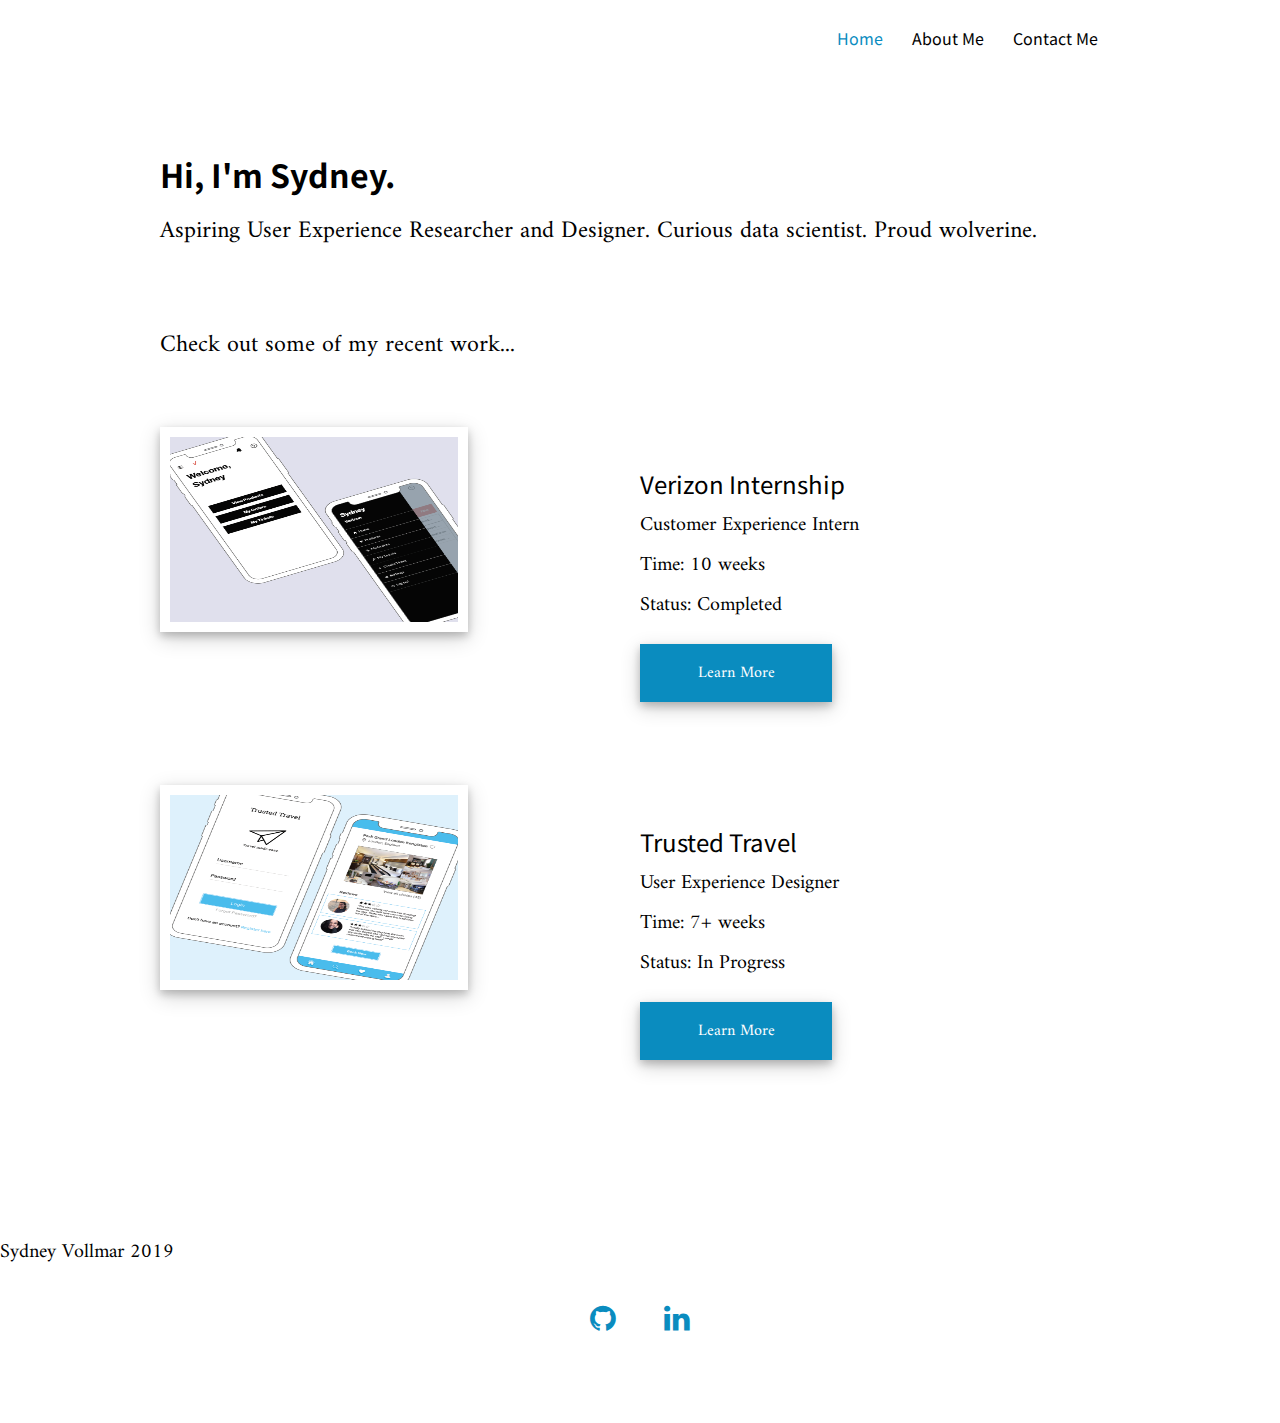
==== index.html @ 0a8f2393 "Add files via upload" ====
<!DOCTYPE html>
<!-- ALL content must be present (text, images, forms, etc.) -->
<html lang="en" dir="ltr">
  <head>
    <meta charset="utf-8">
    <meta name="viewpoint" width="screen-width" initial-scale=1.0>
    <link href="https://fonts.googleapis.com/css?family=Amiri|Noto+Sans+KR&display=swap" rel="stylesheet">

    <link rel="stylesheet" href="https://cdnjs.cloudflare.com/ajax/libs/font-awesome/4.7.0/css/font-awesome.min.css">

    <link rel="stylesheet" href="css/html5_reset.css">
    <link rel="stylesheet" href="css/style.css">
    <title>Sydney Vollmar</title>
  </head>
  <body>
    <div class="skip"><a href="#main">Skip to Main Content</a></div>
    <div class="container">
      <div class="nav">
        <nav>
          <ul>
            <li><a href="index.html" class="current-page">Home</a></li>
            <li><a href="aboutme.html">About Me</a></li>
            <li><a href="contact.html">Contact Me</a></li>
          </ul>
        </nav>
      </div>

      <!-- name and personal tagline -->
      <div id="main">
        <h1 id="greeting">Hi, I'm Sydney.</h1>
        <h2 id="tagline">Aspiring User Experience Researcher and Designer. Curious data scientist. Proud wolverine.</h2>
      </div>

      <!-- project tagline -->
      <h2 id="project-tagline" class="text-block">Check out some of my recent work...</h2>

      <!-- internship -->
      <img id="proj-img-VZ" src="images/verizon.png" alt="Verizon Internshp App Screens"/>
      <div class="text-block" id="internship">
        <h2 class="proj-name">Verizon Internship</h2>
        <p>Customer Experience Intern</p>
        <p>Time: 10 weeks </p>
        <p>Status: Completed</p>
        <form>
          <input class="default-button" type="button" value="Learn More" onclick="window.location.href='internship.html'" />
        </form>
      </div>

      <!-- trusted travel project -->
      <img id="proj-img-TT" src="images/trusted-travel.png" alt="Trusted Travel Project App Screens"/>
      <div class="text-block" id="trusted-travel">
        <h2 class="proj-name">Trusted Travel</h2>
        <p class="position">User Experience Designer</p>
        <p>Time: 7+ weeks </p>
        <p>Status: In Progress</p>
        <form>
          <input class="default-button" type="button" value="Learn More" onclick="window.location.href='project.html'" />
        </form>
      </div>

      <footer>
        <p id="footer-name">Sydney Vollmar 2019</p>
        <!-- font awesome icons -->
        <a href="https://github.com/sydneyvollmar"><i class="fa fa-github"></i></a>
        <a href="https://www.linkedin.com/in/sydney-vollmar/"><i class="fa fa-linkedin"></i></a>
      </footer>
    </div>
  </body>
</html>
---- css/style.css ----
html {
    scroll-behavior: smooth;
}

body {
  background-color: #FFFFFF;
  font-size: 16px;
  margin: 0;
  padding: 0;
}

h1 {
  font-size: 32px;
  font-family: 'Noto Sans KR', sans-serif;
}

h1 #about-title {
  font-size: 20px;
}

h2 {
  font-family: 'Amiri', serif;
  font-size: 24px;
  line-height: 1.0;
  text-align: left;
  font-weight: normal;
}

p {
  font-family: 'Amiri', serif;
  font-size: 20px;
  line-height: 1.0;
  text-align: left;
  font-weight: normal;
}

nav a {
  font-family: 'Noto Sans KR', sans-serif;
  color: black;
  text-decoration: none;
}

nav a:hover {
  text-decoration: underline;
}

nav a.current-page {
  color: #0A8CBF;
}

h2.proj-name {
  font-family: 'Noto Sans KR', sans-serif;
}

nav ul {
  list-style-type: none;
}

nav li {
  display: inline;
  padding-right: 25px;
}

.skip a{
  background: white;
  left: 0;
  padding: 6px;
  position: absolute; /* absolute position relative to the parent*/
  top: -40px;    /*place 40px higher than margin */
  -webkit-transition: top 1s ease-out;
  transition: top 1s ease-out;
  z-index: 1;
}

:focus{
  outline: 2px solid black; /* selector to put a 2px black border around all elements in focus.*/
}

.skip a:focus{
  position: absolute; /* selector to move the skip link to the exact top.*/
  top: 0px;
}

footer {
  grid-column: 1 / -1;
  grid-row: 7 / span 1;
  padding-top: 30px;
  padding-bottom: 70px;
  text-align: center;
}

#footer-name {
  grid-column: 2 / span 1;
}

/* rounding font awesome icons */
.fa {
  padding: 20px;
  font-size: 30px;
  width: 30px;
  text-align: center;
  text-decoration: none;
  color: #0A8CBF;
}

.default-button {
  background-color: #0A8CBF;
  border: none;
  color: #FFFFFF;
  text-align: center;
  text-decoration: none;
  display: inline-block;
  font-size: 16px;
  padding: 15px 32px;
  box-shadow: 0 4px 8px 0 rgba(0, 0, 0, 0.2), 0 6px 20px 0 rgba(0, 0, 0, 0.19);
}

 /* making button at bottom of about me change color with hover */
input.contact-button:hover {
color: #ffff00;
background: #000;
border: 1px solid #fff;
}

 /* adding container for grid */
.container{
  display: grid;

  /* columns going across */
  grid-template-columns: 1fr 3fr 3fr 1fr;

  /* rows going down */
  grid-template-rows: 80px auto auto auto auto auto;
  grid-row-gap: 50px;
  width: 100vw;
}

/* to get paragraphs to center */
.text-block{
  align-self: center;
}

.nav {
  padding-top: 10px;
  padding-bottom: 20px;
  grid-column: 3 / span 2;
  grid-row: 1 / span 1;
  text-align: center;
}

/* name and tagline */
#main {
  grid-column: 2 / span 2;
  grid-row: 2 / span 1;
}

/* project tagline */
#project-tagline {
  grid-column: 2 / span 2;
  grid-row: 3 / span 1;
}

/* internship project */
#internship {
  grid-column: 3 / span 1;
  grid-row: 4 / span 1;
}

#proj-img-VZ {
  max-height: 60%;
  width: 60%;
  padding: 10px 10px;
  box-shadow: 0 4px 8px 0 rgba(0, 0, 0, 0.2), 0 6px 20px 0 rgba(0, 0, 0, 0.19);

  grid-column: 2 / span 1;
  grid-row: 4 / span 1;
}

/* trusted travel project */
#trusted-travel {
  grid-column: 3 / span 1;
  grid-row: 5 / span 1;
}

#proj-img-TT {
  max-height: 60%;
  width: 60%;
  padding: 10px 10px;
  box-shadow: 0 4px 8px 0 rgba(0, 0, 0, 0.2), 0 6px 20px 0 rgba(0, 0, 0, 0.19);

  grid-column: 2 / span 1;
  grid-row: 5 / span 1;
}

/* starting about me grid styling */
#name {
  grid-column: 2 / span 1;
  grid-row: 2 / span 1;
}

#prof-pic {
  max-height: auto;
  width: 80%;
  padding: 10px 10px;
  box-shadow: 0 4px 8px 0 rgba(0, 0, 0, 0.2), 0 6px 20px 0 rgba(0, 0, 0, 0.19);

  grid-column: 2 / span 1;
  grid-row: 3 / span 1;
}

#about-block {
  grid-column: 3 / span 1;
  grid-row: 3 / span 1;
}

#contact-area {
  grid-column: 3 / span 1;
  grid-row: 4 / span 1;
}

/* start contact me page style */
#contact-title {
  grid-column: 2 / span 1;
  grid-row: 2 / span 1;
}

#contact-form {
  grid-column: 2 / span 2;
  grid-row: 3 / span 1;
}

input {
  font-family: 'Amiri', serif;
  width: 40%;
  padding: 12px 20px;
  margin: 8px 0;
  box-sizing: border-box;
  border: 0.5px solid #0A8CBF;
}

/* @media all and (max-width: 720px){
  nav{
    flex-direction: row;
  }
  main{
    grid-template-columns: 1fr 1fr;
  }
} */
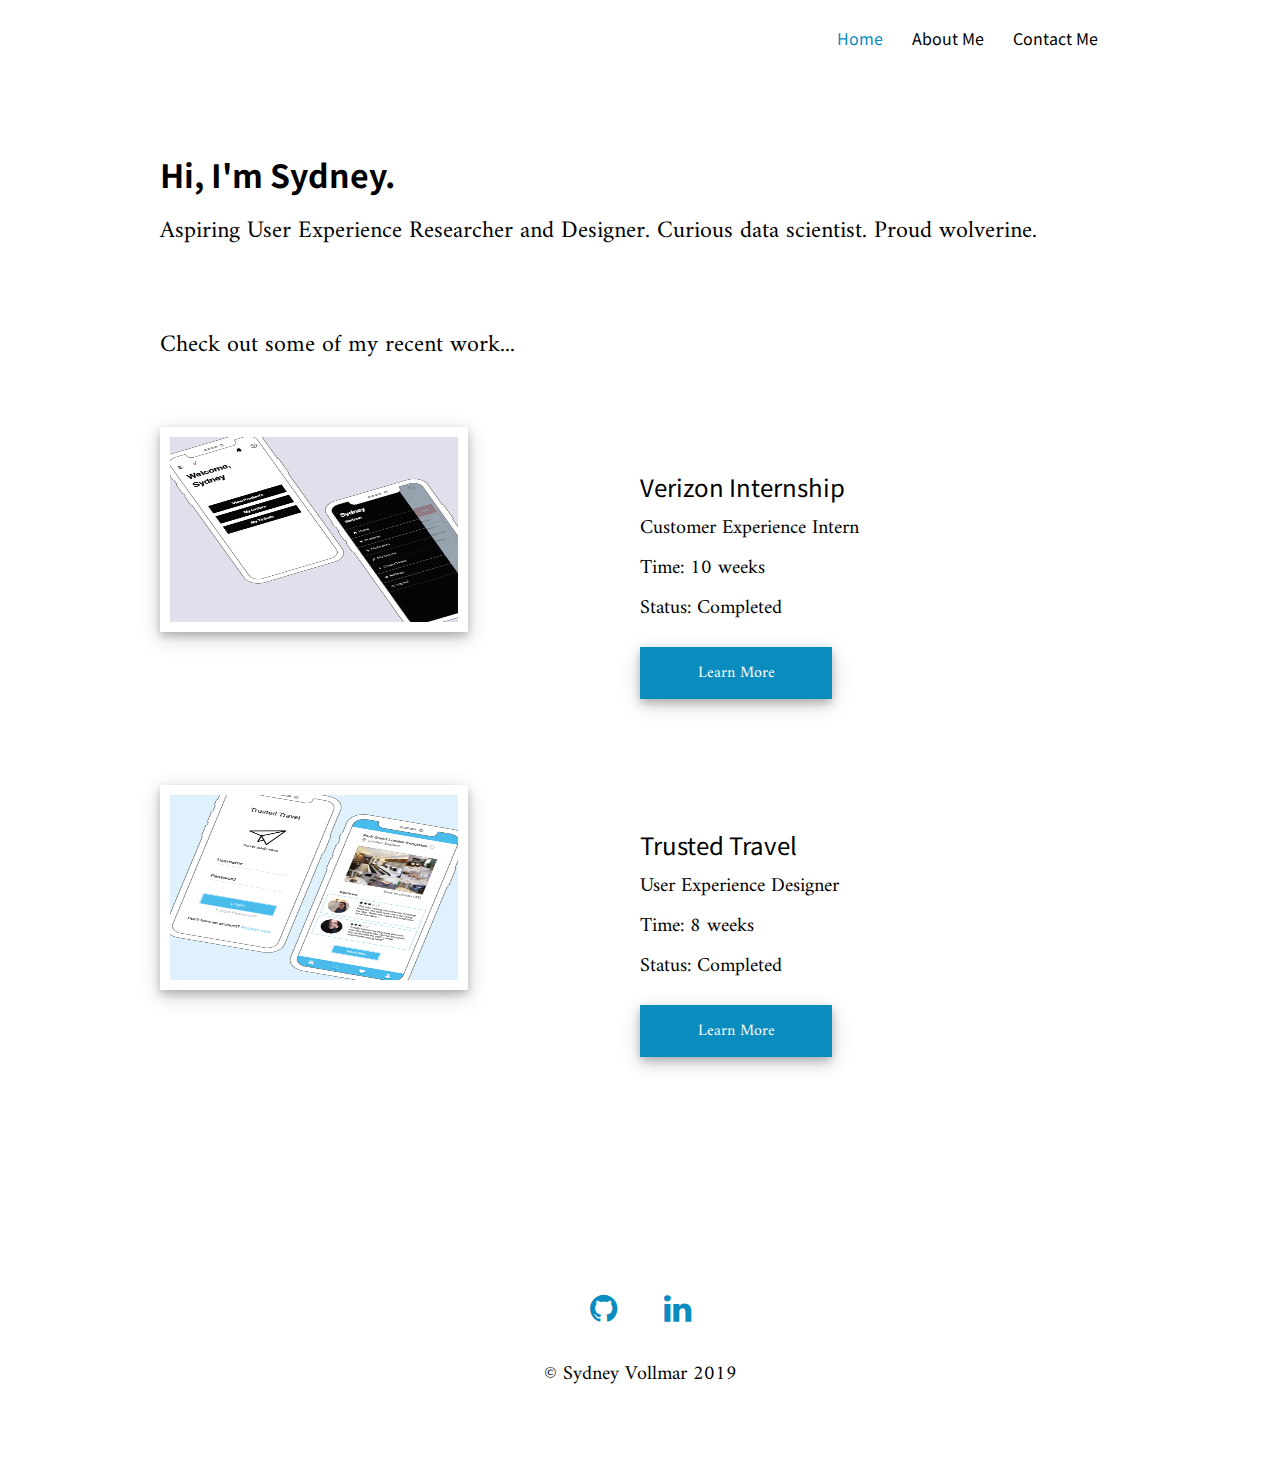
==== commit 720a3bf0: "Add files via upload" ====
--- a/index.html
+++ b/index.html
@@ -2,14 +2,25 @@
 <!-- ALL content must be present (text, images, forms, etc.) -->
 <html lang="en" dir="ltr">
   <head>
+    <!-- Global site tag (gtag.js) - Google Analytics -->
+    <script async src="https://www.googletagmanager.com/gtag/js?id=UA-151959930-1"></script>
+    <script>
+      window.dataLayer = window.dataLayer || [];
+      function gtag(){dataLayer.push(arguments);}
+      gtag('js', new Date());
+
+      gtag('config', 'UA-151959930-1');
+    </script>
+
     <meta charset="utf-8">
     <meta name="viewpoint" width="screen-width" initial-scale=1.0>
-    <link href="https://fonts.googleapis.com/css?family=Amiri|Noto+Sans+KR&display=swap" rel="stylesheet">
-
-    <link rel="stylesheet" href="https://cdnjs.cloudflare.com/ajax/libs/font-awesome/4.7.0/css/font-awesome.min.css">
 
     <link rel="stylesheet" href="css/html5_reset.css">
     <link rel="stylesheet" href="css/style.css">
+
+    <link href="https://fonts.googleapis.com/css?family=Amiri|Noto+Sans+KR&display=swap" rel="stylesheet">
+    <link rel="stylesheet" href="https://cdnjs.cloudflare.com/ajax/libs/font-awesome/4.7.0/css/font-awesome.min.css">
+
     <title>Sydney Vollmar</title>
   </head>
   <body>
@@ -35,7 +46,7 @@
       <h2 id="project-tagline" class="text-block">Check out some of my recent work...</h2>
 
       <!-- internship -->
-      <img id="proj-img-VZ" src="images/verizon.png" alt="Verizon Internshp App Screens"/>
+      <img class = "animated fadeInLeft" id="proj-img-VZ" src="images/verizon.png" alt="Verizon Internshp App Screens"/>
       <div class="text-block" id="internship">
         <h2 class="proj-name">Verizon Internship</h2>
         <p>Customer Experience Intern</p>
@@ -47,22 +58,22 @@
       </div>
 
       <!-- trusted travel project -->
-      <img id="proj-img-TT" src="images/trusted-travel.png" alt="Trusted Travel Project App Screens"/>
+      <img class = "animated fadeInLeft" id="proj-img-TT" src="images/trusted-travel.png" alt="Trusted Travel Project App Screens"/>
       <div class="text-block" id="trusted-travel">
         <h2 class="proj-name">Trusted Travel</h2>
         <p class="position">User Experience Designer</p>
-        <p>Time: 7+ weeks </p>
-        <p>Status: In Progress</p>
+        <p>Time: 8 weeks </p>
+        <p>Status: Completed</p>
         <form>
           <input class="default-button" type="button" value="Learn More" onclick="window.location.href='project.html'" />
         </form>
       </div>
 
       <footer>
-        <p id="footer-name">Sydney Vollmar 2019</p>
         <!-- font awesome icons -->
-        <a href="https://github.com/sydneyvollmar"><i class="fa fa-github"></i></a>
-        <a href="https://www.linkedin.com/in/sydney-vollmar/"><i class="fa fa-linkedin"></i></a>
+        <a href="https://github.com/sydneyvollmar"><i class="fa fa-github fa-2x"></i></a>
+        <a href="https://www.linkedin.com/in/sydney-vollmar/"><i class="fa fa-linkedin fa-2x"></i></a>
+        <p id="footer-name">&copy; Sydney Vollmar 2019</p>
       </footer>
     </div>
   </body>
--- a/css/style.css
+++ b/css/style.css
@@ -83,13 +83,14 @@
 
 footer {
   grid-column: 1 / -1;
-  grid-row: 7 / span 1;
+  grid-row: 8 / span 1;
   padding-top: 30px;
   padding-bottom: 70px;
   text-align: center;
 }
 
 #footer-name {
+  text-align: center;
   grid-column: 2 / span 1;
 }
 
@@ -111,7 +112,7 @@
   text-decoration: none;
   display: inline-block;
   font-size: 16px;
-  padding: 15px 32px;
+  padding: auto auto;
   box-shadow: 0 4px 8px 0 rgba(0, 0, 0, 0.2), 0 6px 20px 0 rgba(0, 0, 0, 0.19);
 }
 
@@ -130,7 +131,7 @@
   grid-template-columns: 1fr 3fr 3fr 1fr;
 
   /* rows going down */
-  grid-template-rows: 80px auto auto auto auto auto;
+  grid-template-rows: 80px auto auto auto auto auto auto;
   grid-row-gap: 50px;
   width: 100vw;
 }
@@ -226,7 +227,7 @@
 
 #contact-form {
   grid-column: 2 / span 2;
-  grid-row: 3 / span 1;
+  grid-row: 4 / span 1;
 }
 
 input {
@@ -237,6 +238,125 @@
   box-sizing: border-box;
   border: 0.5px solid #0A8CBF;
 }
+
+/* start internship page style */
+#internship-title {
+  grid-column: 2 / span 2;
+  grid-row: 2 / span 1;
+  text-align: center;
+}
+
+#intern-descr {
+  text-align: center;
+}
+
+.descr {
+  grid-column: 3 / span 1;
+  grid-row: 3 / span 1;
+}
+
+#proj-page-img {
+  max-height: 80%;
+  width: 80%;
+  padding: 10px 10px;
+  box-shadow: 0 4px 8px 0 rgba(0, 0, 0, 0.2), 0 6px 20px 0 rgba(0, 0, 0, 0.19);
+
+  grid-column: 2 / span 1;
+  grid-row: 3 / span 1;
+}
+
+.intern-takeaways {
+  grid-column: 2 / span 2;
+  grid-row: 4 / span 1;
+}
+
+#more-coming {
+  grid-column: 2 / span 2;
+  grid-row: 5 / span 1;
+  text-align: center;
+}
+
+#more-coming-proj {
+  grid-column: 2 / span 2;
+  grid-row: 6 / span 1;
+  text-align: center;
+}
+
+#next-proj {
+  grid-column: 3 / span 2;
+  grid-row: 6 / span 1;
+}
+
+#prev-proj {
+  grid-column: 2 / span 2;
+  grid-row: 7 / span 1;
+}
+
+/* CSS generated animation */
+.animated {
+            background-repeat: no-repeat;
+            animation-duration: 1.5s;
+            animation-fill-mode: both;
+         }
+
+ @keyframes fadeInLeft {
+    0% {
+       opacity: 0;
+       transform: translateX(-20px);
+    }
+    100% {
+       opacity: 1;
+       transform: translateX(0);
+    }
+ }
+
+ .fadeInLeft {
+ -webkit-animation-name: fadeInLeft;
+ animation-name: fadeInLeft;
+ }
+
+/* image gallery style */
+div #main-img-gallery {
+  grid-column: 2 / span 2;
+  grid-row: 5 / span 1;
+}
+
+div.gallery {
+  margin: 5px;
+  border: 1px solid #ccc;
+  float: left;
+  width: 180px;
+}
+
+div.gallery:hover {
+  border: 1px solid #777;
+}
+
+div.gallery img {
+  width: 100%;
+  height: auto;
+}
+
+div.desc {
+  padding: 15px;
+  text-align: center;
+}
+
+/* parallax image */
+.parallax {
+  background-image: url("../images/hello.jpg");
+
+  background-attachment: fixed; /* parallax effect */
+  background-position: center;
+  background-repeat: no-repeat;
+  background-size: cover;
+  color: white;
+  height: 400px;
+
+  grid-column: 1 / -1;
+  grid-row: 3 / span 1;
+}
+
 
 /* @media all and (max-width: 720px){
   nav{
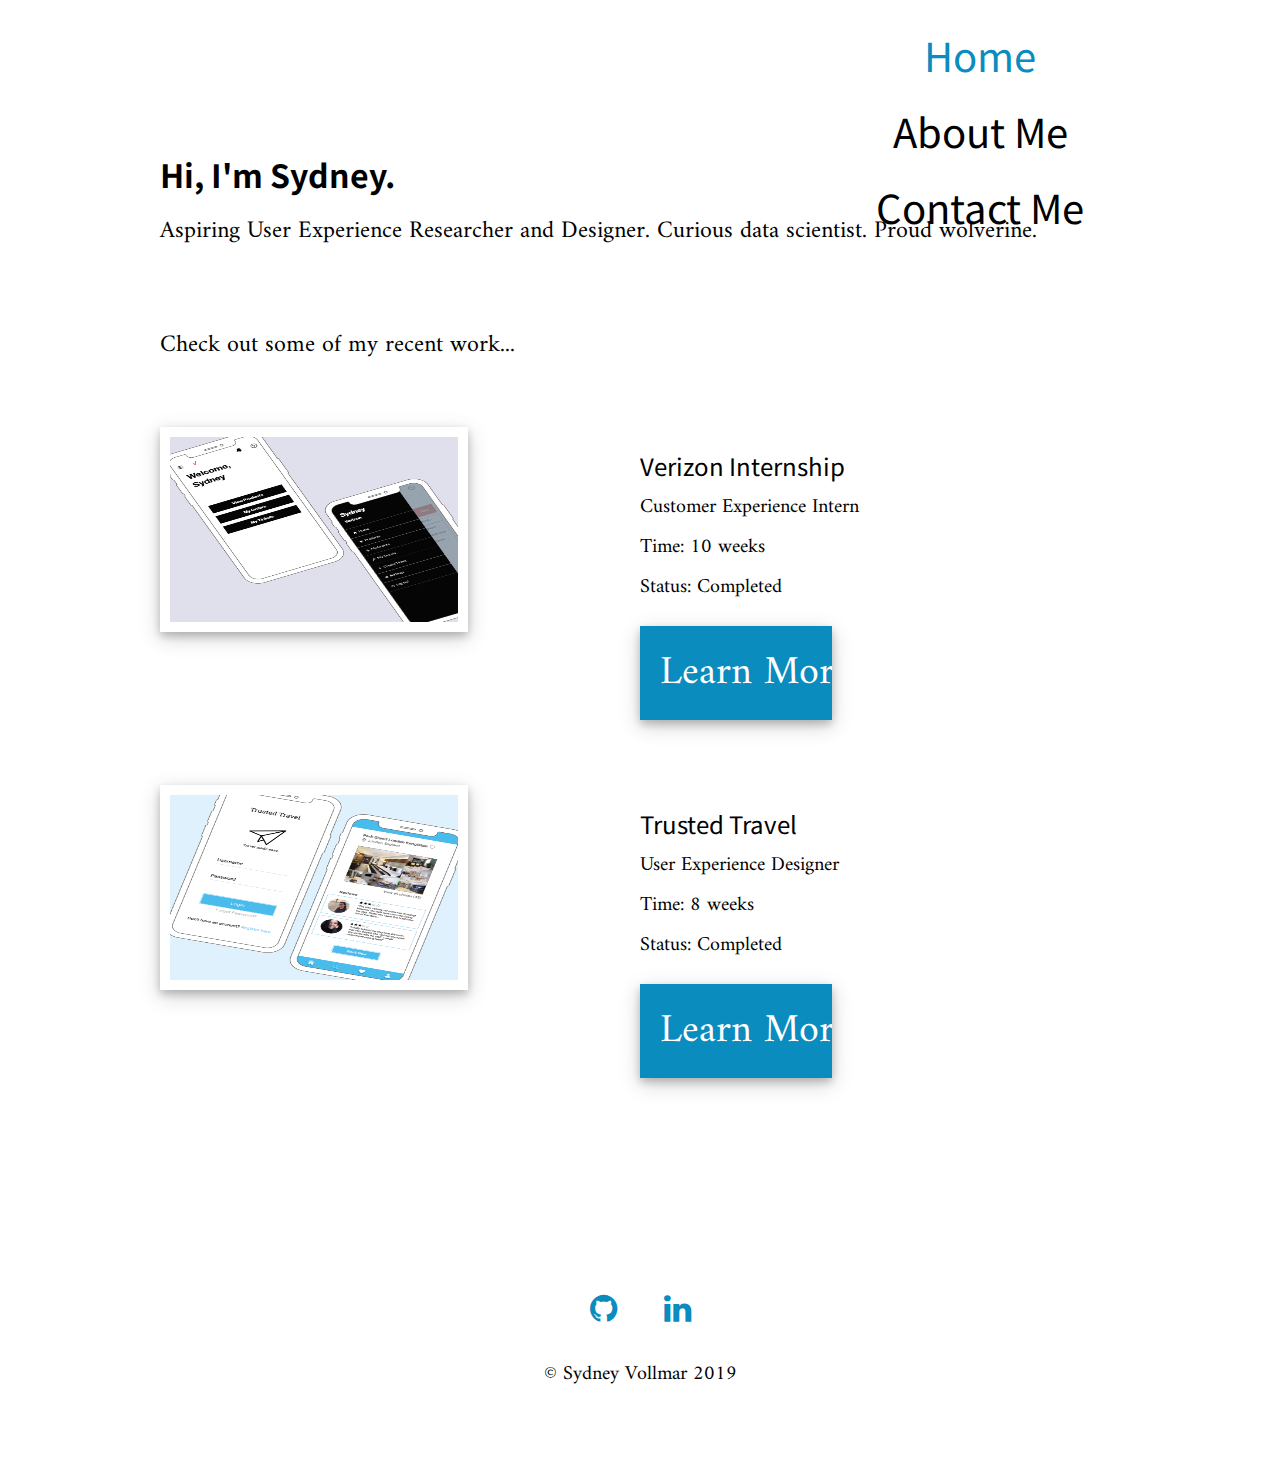
==== commit 74f896de: "Add files via upload" ====
--- a/css/style.css
+++ b/css/style.css
@@ -38,6 +38,8 @@
   font-family: 'Noto Sans KR', sans-serif;
   color: black;
   text-decoration: none;
+  display: block;
+  font-size: 40px;
 }
 
 nav a:hover {
@@ -54,11 +56,21 @@
 
 nav ul {
   list-style-type: none;
+  justify-content: center;
+}
+
+.nav{
+  width: 100%;
+  grid-column: 2 / span 1;
+  grid-row: 1 / span 1;
+  padding-top: 100px;
+  padding-left: none;
 }
 
 nav li {
-  display: inline;
-  padding-right: 25px;
+  display: block;
+  width: 100%;
+  justify-content: center;
 }
 
 .skip a{
@@ -81,19 +93,6 @@
   top: 0px;
 }
 
-footer {
-  grid-column: 1 / -1;
-  grid-row: 8 / span 1;
-  padding-top: 30px;
-  padding-bottom: 70px;
-  text-align: center;
-}
-
-#footer-name {
-  text-align: center;
-  grid-column: 2 / span 1;
-}
-
 /* rounding font awesome icons */
 .fa {
   padding: 20px;
@@ -110,61 +109,62 @@
   color: #FFFFFF;
   text-align: center;
   text-decoration: none;
-  display: inline-block;
-  font-size: 16px;
+  display: block;
+  font-size: 40px;
   padding: auto auto;
   box-shadow: 0 4px 8px 0 rgba(0, 0, 0, 0.2), 0 6px 20px 0 rgba(0, 0, 0, 0.19);
 }
 
- /* making button at bottom of about me change color with hover */
-input.contact-button:hover {
-color: #ffff00;
-background: #000;
-border: 1px solid #fff;
-}
-
- /* adding container for grid */
+/* mobile grid */
 .container{
   display: grid;
 
   /* columns going across */
-  grid-template-columns: 1fr 3fr 3fr 1fr;
+  grid-template-columns: 1fr 6fr 1fr;
 
   /* rows going down */
-  grid-template-rows: 80px auto auto auto auto auto auto;
-  grid-row-gap: 50px;
+  grid-template-rows: auto auto auto auto auto auto auto auto auto;
+  grid-row-gap: 60px;
   width: 100vw;
 }
 
-/* to get paragraphs to center */
-.text-block{
-  align-self: center;
-}
-
-.nav {
-  padding-top: 10px;
-  padding-bottom: 20px;
-  grid-column: 3 / span 2;
-  grid-row: 1 / span 1;
-  text-align: center;
-}
 
 /* name and tagline */
 #main {
-  grid-column: 2 / span 2;
+  grid-column: 2 / span 1;
   grid-row: 2 / span 1;
 }
 
 /* project tagline */
 #project-tagline {
-  grid-column: 2 / span 2;
+  grid-column: 2 / span 1;
   grid-row: 3 / span 1;
 }
 
 /* internship project */
 #internship {
-  grid-column: 3 / span 1;
-  grid-row: 4 / span 1;
+  grid-column: 2 / span 1;
+  grid-row: 5 / span 1;
+
+}
+
+/* trusted travel project */
+#trusted-travel {
+  grid-column: 2 / span 1;
+  grid-row: 7 / span 1;
+
+}
+
+footer {
+  grid-column: 2 / span 1;
+  grid-row: 8 / span 1;
+  padding-top: 50px;
+  padding-bottom: 100px;
+}
+
+#footer-name {
+  text-align: center;
+
 }
 
 #proj-img-VZ {
@@ -177,12 +177,6 @@
   grid-row: 4 / span 1;
 }
 
-/* trusted travel project */
-#trusted-travel {
-  grid-column: 3 / span 1;
-  grid-row: 5 / span 1;
-}
-
 #proj-img-TT {
   max-height: 60%;
   width: 60%;
@@ -190,7 +184,7 @@
   box-shadow: 0 4px 8px 0 rgba(0, 0, 0, 0.2), 0 6px 20px 0 rgba(0, 0, 0, 0.19);
 
   grid-column: 2 / span 1;
-  grid-row: 5 / span 1;
+  grid-row: 6 / span 1;
 }
 
 /* starting about me grid styling */
@@ -209,14 +203,19 @@
   grid-row: 3 / span 1;
 }
 
+#contact-title {
+  grid-column: 2 / span 1;
+  grid-row: 4 / span 1;
+}
+
 #about-block {
-  grid-column: 3 / span 1;
-  grid-row: 3 / span 1;
+  grid-column: 2 / span 1;
+  grid-row: 5 / span 1;
 }
 
 #contact-area {
-  grid-column: 3 / span 1;
-  grid-row: 4 / span 1;
+  grid-column: 2 / span 1;
+  grid-row: 6 / span 1;
 }
 
 /* start contact me page style */
@@ -226,13 +225,15 @@
 }
 
 #contact-form {
-  grid-column: 2 / span 2;
-  grid-row: 4 / span 1;
+  grid-column: 2 / span 1;
+  grid-row: 3 / span 1;
+  font-size: 40px;
 }
 
 input {
   font-family: 'Amiri', serif;
-  width: 40%;
+  font-size: 40px;
+  width: 80%;
   padding: 12px 20px;
   margin: 8px 0;
   box-sizing: border-box;
@@ -241,7 +242,7 @@
 
 /* start internship page style */
 #internship-title {
-  grid-column: 2 / span 2;
+  grid-column: 2 / span 1;
   grid-row: 2 / span 1;
   text-align: center;
 }
@@ -251,7 +252,7 @@
 }
 
 .descr {
-  grid-column: 3 / span 1;
+  grid-column: 2 / span 1;
   grid-row: 3 / span 1;
 }
 
@@ -262,63 +263,41 @@
   box-shadow: 0 4px 8px 0 rgba(0, 0, 0, 0.2), 0 6px 20px 0 rgba(0, 0, 0, 0.19);
 
   grid-column: 2 / span 1;
-  grid-row: 3 / span 1;
+  grid-row: 4 / span 1;
 }
 
 .intern-takeaways {
-  grid-column: 2 / span 2;
-  grid-row: 4 / span 1;
+  grid-column: 2 / span 1;
+  grid-row: 5 / span 1;
 }
 
 #more-coming {
-  grid-column: 2 / span 2;
-  grid-row: 5 / span 1;
+  grid-column: 2 / span 1;
+  grid-row: 6 / span 1;
   text-align: center;
 }
 
 #more-coming-proj {
-  grid-column: 2 / span 2;
+  grid-column: 2 / span 1;
   grid-row: 6 / span 1;
   text-align: center;
 }
 
 #next-proj {
-  grid-column: 3 / span 2;
-  grid-row: 6 / span 1;
+  grid-column: 2 / span 1;
+  grid-row: 7 / span 1;
 }
 
 #prev-proj {
-  grid-column: 2 / span 2;
-  grid-row: 7 / span 1;
-}
-
-/* CSS generated animation */
-.animated {
-            background-repeat: no-repeat;
-            animation-duration: 1.5s;
-            animation-fill-mode: both;
-         }
-
- @keyframes fadeInLeft {
-    0% {
-       opacity: 0;
-       transform: translateX(-20px);
-    }
-    100% {
-       opacity: 1;
-       transform: translateX(0);
-    }
- }
-
- .fadeInLeft {
- -webkit-animation-name: fadeInLeft;
- animation-name: fadeInLeft;
- }
+  grid-column: 2 / span 1;
+  grid-row: 8 / span 1;
+}
 
 /* image gallery style */
 div #main-img-gallery {
-  grid-column: 2 / span 2;
-  grid-row: 5 / span 1;
+  grid-column: 2 / span 1;
+  grid-row: 7 / span 1;
+  justify-content: center;
 }
 
 div.gallery {
@@ -328,10 +307,6 @@
   width: 180px;
 }
 
-div.gallery:hover {
-  border: 1px solid #777;
-}
-
 div.gallery img {
   width: 100%;
   height: auto;
@@ -342,27 +317,339 @@
   text-align: center;
 }
 
-/* parallax image */
-.parallax {
-  background-image: url("../images/hello.jpg");
-
-  background-attachment: fixed; /* parallax effect */
-  background-position: center;
-  background-repeat: no-repeat;
-  background-size: cover;
-  color: white;
-  height: 400px;
-
-  grid-column: 1 / -1;
-  grid-row: 3 / span 1;
-}
-
-
-/* @media all and (max-width: 720px){
-  nav{
-    flex-direction: row;
-  }
-  main{
-    grid-template-columns: 1fr 1fr;
-  }
+#proj-footer {
+  grid-column: 2 / span 1;
+  grid-row: 9 / span 1;
+}
+
+/* FOR DESKTOP VIEW */
+/*
+
+
+
+
+
+
+
+
+
+
+
+ */
+
+@media screen and (min-width: 1000px) {
+
+  nav li a {
+    /* display: block;
+    padding: 8px; */
+    text-align: center;
+  }
+
+  nav li {
+    display: inline;
+    padding-right: 25px;
+  }
+
+  footer {
+    grid-column: 1 / -1;
+    grid-row: 8 / span 1;
+    padding-top: 30px;
+    padding-bottom: 70px;
+    text-align: center;
+  }
+
+  #footer-name {
+    text-align: center;
+    grid-column: 2 / span 1;
+  }
+
+
+  .default-button {
+    display: inline-block;
+  }
+
+   /* making button at bottom of about me change color with hover */
+  input.default-button:hover {
+  color: #ffffff;
+  background: #066A91;
+  }
+
+   /* adding container for grid */
+  .container{
+    display: grid;
+
+    /* columns going across */
+    grid-template-columns: 1fr 3fr 3fr 1fr;
+
+    /* rows going down */
+    grid-template-rows: 80px auto auto auto auto auto auto;
+    grid-row-gap: 50px;
+    width: 100vw;
+  }
+
+  /* to get paragraphs to center */
+  .text-block{
+    align-self: center;
+  }
+
+  .nav {
+    padding-top: 10px;
+    padding-bottom: 20px;
+    grid-column: 3 / span 2;
+    grid-row: 1 / span 1;
+    text-align: center;
+    display: inline-block;
+    /* position: relative; */
+  }
+
+  /* name and tagline */
+  #main {
+    grid-column: 2 / span 2;
+    grid-row: 2 / span 1;
+  }
+
+  /* project tagline */
+  #project-tagline {
+    grid-column: 2 / span 2;
+    grid-row: 3 / span 1;
+  }
+
+  /* internship project */
+  #internship {
+    grid-column: 3 / span 1;
+    grid-row: 4 / span 1;
+  }
+
+  #proj-img-VZ {
+    max-height: 60%;
+    width: 60%;
+    padding: 10px 10px;
+    box-shadow: 0 4px 8px 0 rgba(0, 0, 0, 0.2), 0 6px 20px 0 rgba(0, 0, 0, 0.19);
+
+
+    grid-column: 2 / span 1;
+    grid-row: 4 / span 1;
+  }
+
+  /* trusted travel project */
+  #trusted-travel {
+    grid-column: 3 / span 1;
+    grid-row: 5 / span 1;
+  }
+
+  #proj-img-TT {
+    max-height: 60%;
+    width: 60%;
+    padding: 10px 10px;
+    box-shadow: 0 4px 8px 0 rgba(0, 0, 0, 0.2), 0 6px 20px 0 rgba(0, 0, 0, 0.19);
+
+    grid-column: 2 / span 1;
+    grid-row: 5 / span 1;
+  }
+
+  /* starting about me grid styling */
+  #name {
+    grid-column: 2 / span 1;
+    grid-row: 2 / span 1;
+  }
+
+  #prof-pic {
+    max-height: auto;
+    width: 80%;
+    padding: 10px 10px;
+    box-shadow: 0 4px 8px 0 rgba(0, 0, 0, 0.2), 0 6px 20px 0 rgba(0, 0, 0, 0.19);
+
+    grid-column: 2 / span 1;
+    grid-row: 3 / span 1;
+  }
+
+  #about-block {
+    grid-column: 3 / span 1;
+    grid-row: 3 / span 1;
+  }
+
+  #contact-area {
+    grid-column: 3 / span 1;
+    grid-row: 4 / span 1;
+  }
+
+  /* start contact me page style */
+  #contact-title {
+    grid-column: 2 / span 1;
+    grid-row: 2 / span 1;
+  }
+
+  #contact-form {
+    grid-column: 2 / span 2;
+    grid-row: 4 / span 1;
+  }
+
+  input {
+    font-family: 'Amiri', serif;
+    width: 40%;
+    padding: 12px 20px;
+    margin: 8px 0;
+    box-sizing: border-box;
+    border: 0.5px solid #0A8CBF;
+  }
+
+  /* start internship page style */
+  #internship-title {
+    grid-column: 2 / span 2;
+    grid-row: 2 / span 1;
+    text-align: center;
+  }
+
+  #intern-descr {
+    text-align: center;
+  }
+
+  .descr {
+    grid-column: 3 / span 1;
+    grid-row: 3 / span 1;
+  }
+
+  #proj-page-img {
+    max-height: 80%;
+    width: 80%;
+    padding: 10px 10px;
+    box-shadow: 0 4px 8px 0 rgba(0, 0, 0, 0.2), 0 6px 20px 0 rgba(0, 0, 0, 0.19);
+
+    grid-column: 2 / span 1;
+    grid-row: 3 / span 1;
+  }
+
+  .intern-takeaways {
+    grid-column: 2 / span 2;
+    grid-row: 4 / span 1;
+  }
+
+  #more-coming {
+    grid-column: 2 / span 2;
+    grid-row: 5 / span 1;
+    text-align: center;
+  }
+
+  #more-coming-proj {
+    grid-column: 2 / span 2;
+    grid-row: 6 / span 1;
+    text-align: center;
+  }
+
+  #next-proj {
+    grid-column: 3 / span 2;
+    grid-row: 6 / span 1;
+  }
+
+  #prev-proj {
+    grid-column: 2 / span 2;
+    grid-row: 7 / span 1;
+  }
+
+  /* CSS generated animation */
+  .animated {
+              background-repeat: no-repeat;
+              animation-duration: 1.5s;
+              animation-fill-mode: both;
+           }
+
+   @keyframes fadeInLeft {
+      0% {
+         opacity: 0;
+         transform: translateX(-20px);
+      }
+      100% {
+         opacity: 1;
+         transform: translateX(0);
+      }
+   }
+
+   .fadeInLeft {
+   -webkit-animation-name: fadeInLeft;
+   animation-name: fadeInLeft;
+   }
+
+  /* image gallery style */
+  div #main-img-gallery {
+    grid-column: 2 / span 2;
+    grid-row: 5 / span 1;
+  }
+
+  div.gallery {
+    margin: 5px;
+    border: 1px solid #ccc;
+    float: left;
+    width: 180px;
+  }
+
+  div.gallery img {
+    width: 100%;
+    height: auto;
+  }
+
+  div.desc {
+    padding: 15px;
+    text-align: center;
+  }
+
+  div.gallery:hover {
+    border: 1px solid #777;
+  }
+
+  /* parallax image */
+  .parallax {
+    background-image: url("../images/hello.jpg");
+
+    background-attachment: fixed; /* parallax effect */
+    background-position: center;
+    background-repeat: no-repeat;
+    background-size: cover;
+    color: white;
+    height: 400px;
+
+    grid-column: 1 / -1;
+    grid-row: 3 / span 1;
+  }
+}
+
+/* max width for mobile view */
+/* @media screen and (min-width: 320px) and (max-width: 632px){
+  .nav{
+    width: 100%;
+  }
+
+  nav li {
+    float: none;
+    width: 100%
+  } */
+  /* nav select {
+    display: inline-block;
+  } */
+}
+
+/* max width for iPad */
+/* @media (max-width: 1120px) {
+
 } */
+
+
+@media screen and (prefers-reduced-motion: reduce){
+  html{
+      scroll-behavior: auto; /* removes scroll animation */
+  }
+
+  .skip a{
+    background: white;
+    left: 0;
+    padding: 6px;
+    position: absolute;
+    top: -40px;
+    -webkit-transition: none;
+    transition: none;
+    z-index: 1;
+  }
+
+  .skip a:focus{
+    top:0;
+  }
+}
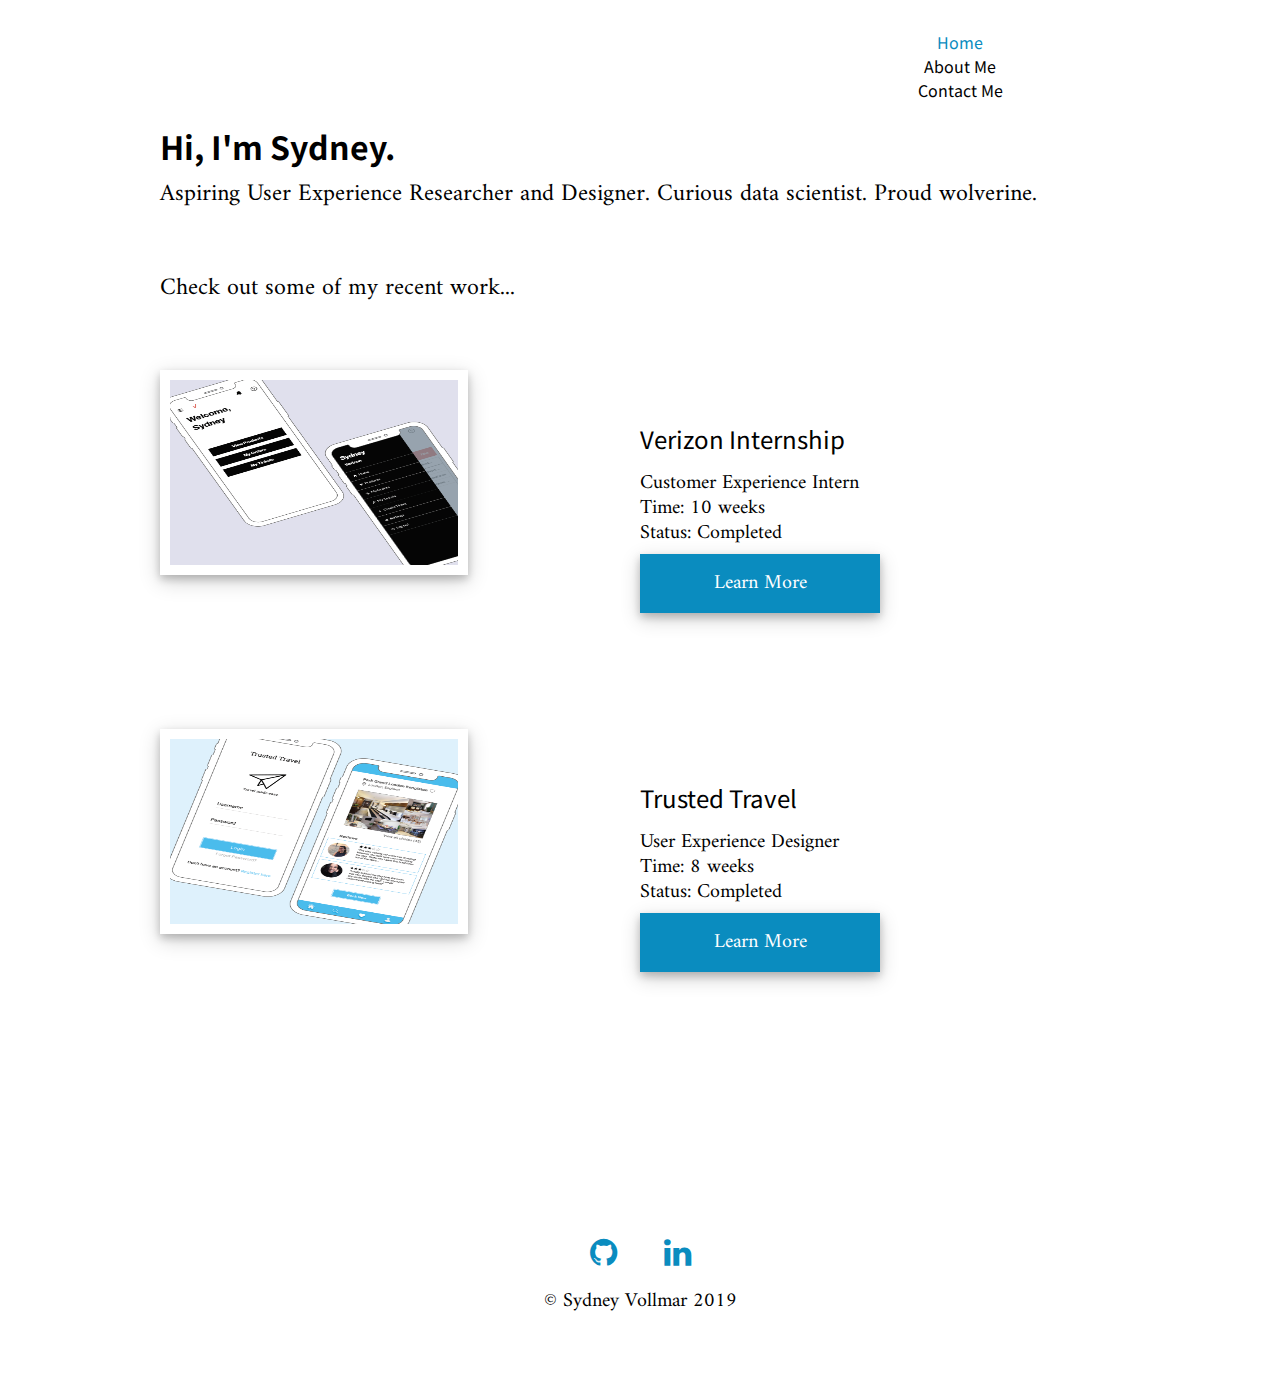
==== commit 41b0e69a: "Add files via upload" ====
--- a/index.html
+++ b/index.html
@@ -15,7 +15,7 @@
     <meta charset="utf-8">
     <meta name="viewpoint" width="screen-width" initial-scale=1.0>
 
-    <link rel="stylesheet" href="css/html5_reset.css">
+    <link rel="stylesheet" href="css/html5reset.css">
     <link rel="stylesheet" href="css/style.css">
 
     <link href="https://fonts.googleapis.com/css?family=Amiri|Noto+Sans+KR&display=swap" rel="stylesheet">
@@ -53,7 +53,7 @@
         <p>Time: 10 weeks </p>
         <p>Status: Completed</p>
         <form>
-          <input class="default-button" type="button" value="Learn More" onclick="window.location.href='internship.html'" />
+          <input class="default-button home-proj-button" type="button" value="Learn More" onclick="window.location.href='internship.html'" />
         </form>
       </div>
 
@@ -65,7 +65,7 @@
         <p>Time: 8 weeks </p>
         <p>Status: Completed</p>
         <form>
-          <input class="default-button" type="button" value="Learn More" onclick="window.location.href='project.html'" />
+          <input class="default-button home-proj-button" type="button" value="Learn More" onclick="window.location.href='project.html'" />
         </form>
       </div>
 
--- a/css/style.css
+++ b/css/style.css
@@ -12,6 +12,7 @@
 h1 {
   font-size: 32px;
   font-family: 'Noto Sans KR', sans-serif;
+  padding-bottom: 20px;
 }
 
 h1 #about-title {
@@ -24,12 +25,20 @@
   line-height: 1.0;
   text-align: left;
   font-weight: normal;
+  padding-bottom: 20px;
+}
+
+h3 {
+  font-weight: bold;
+  font-family: 'Noto Sans KR', sans-serif;
+  font-size: 20px;
+  padding-bottom: 15px;
 }
 
 p {
   font-family: 'Amiri', serif;
   font-size: 20px;
-  line-height: 1.0;
+  line-height: 1.25;
   text-align: left;
   font-weight: normal;
 }
@@ -39,7 +48,8 @@
   color: black;
   text-decoration: none;
   display: block;
-  font-size: 40px;
+  line-height: 1.5;
+  /* font-size: 40px; */
 }
 
 nav a:hover {
@@ -60,7 +70,7 @@
 }
 
 .nav{
-  width: 100%;
+  /* width: 100%; */
   grid-column: 2 / span 1;
   grid-row: 1 / span 1;
   padding-top: 100px;
@@ -69,8 +79,8 @@
 
 nav li {
   display: block;
-  width: 100%;
-  justify-content: center;
+  /* width: 100%; */
+  text-align: center;
 }
 
 .skip a{
@@ -110,9 +120,17 @@
   text-align: center;
   text-decoration: none;
   display: block;
-  font-size: 40px;
+  font-size: auto;
   padding: auto auto;
   box-shadow: 0 4px 8px 0 rgba(0, 0, 0, 0.2), 0 6px 20px 0 rgba(0, 0, 0, 0.19);
+}
+
+.home-proj-button {
+  width: 50%;
+}
+
+.about-cont-button {
+  width: 100%;
 }
 
 /* mobile grid */
@@ -160,6 +178,7 @@
   grid-row: 8 / span 1;
   padding-top: 50px;
   padding-bottom: 100px;
+  text-align: center;
 }
 
 #footer-name {
@@ -227,12 +246,16 @@
 #contact-form {
   grid-column: 2 / span 1;
   grid-row: 3 / span 1;
-  font-size: 40px;
+  font-size: 20px;
+}
+
+form legend {
+  padding-bottom: 50px;
 }
 
 input {
   font-family: 'Amiri', serif;
-  font-size: 40px;
+  font-size: 20px;
   width: 80%;
   padding: 12px 20px;
   margin: 8px 0;
@@ -322,6 +345,231 @@
   grid-row: 9 / span 1;
 }
 
+/* FOR TABLET VIEW */
+/*
+
+
+
+
+
+
+
+
+
+
+
+ */
+
+@media screen and (min-width: 700px) {
+
+  .container{
+    display: grid;
+
+    /* columns going across */
+    grid-template-columns: 1fr 4fr 4fr 1fr;
+
+    /* rows going down */
+    grid-template-rows: 80px auto auto auto auto auto auto;
+    grid-row-gap: 50px;
+    width: 100vw;
+  }
+
+  nav li {
+    display: block;
+    /* padding-right: 25px; */
+  }
+
+  .nav {
+    padding-top: 30px;
+    padding-bottom: 20px;
+    grid-column: 3 / span 2;
+    grid-row: 1 / span 1;
+    text-align: center;
+    display: block;
+    /* position: relative; */
+  }
+
+  footer {
+    grid-column: 2 / span 2;
+    grid-row: 9 / span 1;
+  }
+
+  /* name and tagline */
+  #main {
+    grid-column: 2 / span 2;
+    grid-row: 2 / span 1;
+  }
+
+  /* project tagline */
+  #project-tagline {
+    grid-column: 2 / span 2;
+    grid-row: 3 / span 1;
+  }
+
+  /* internship project */
+  #internship {
+    grid-column: 2 / span 1;
+    grid-row: 5 / span 1;
+  }
+
+  #proj-img-VZ {
+    max-height: 60%;
+    width: 60%;
+    padding: 10px 10px;
+    box-shadow: 0 4px 8px 0 rgba(0, 0, 0, 0.2), 0 6px 20px 0 rgba(0, 0, 0, 0.19);
+
+
+    grid-column: 2 / span 1;
+    grid-row: 4 / span 1;
+  }
+
+  /* trusted travel project */
+  #trusted-travel {
+    grid-column: 3 / span 1;
+    grid-row: 5 / span 1;
+  }
+
+  #proj-img-TT {
+    max-height: 60%;
+    width: 60%;
+    padding: 10px 10px;
+    box-shadow: 0 4px 8px 0 rgba(0, 0, 0, 0.2), 0 6px 20px 0 rgba(0, 0, 0, 0.19);
+
+    grid-column: 3 / span 1;
+    grid-row: 4 / span 1;
+  }
+
+  /* starting about me grid styling */
+  #name {
+    grid-column: 2 / span 1;
+    grid-row: 2 / span 1;
+  }
+
+  #prof-pic {
+    max-height: auto;
+    width: 60%;
+    padding: 10px 10px;
+    box-shadow: 0 4px 8px 0 rgba(0, 0, 0, 0.2), 0 6px 20px 0 rgba(0, 0, 0, 0.19);
+
+    grid-column: 2 / span 2;
+    grid-row: 3 / span 1;
+  }
+
+  #about-block {
+    grid-column: 2 / span 2;
+    grid-row: 4 / span 1;
+  }
+
+  #contact-area {
+    grid-column: 2 / span 1;
+    grid-row: 5 / span 1;
+  }
+
+  /* start contact me page style */
+  #contact-title {
+    grid-column: 2 / span 1;
+    grid-row: 2 / span 1;
+  }
+
+  #contact-form {
+    grid-column: 2 / span 2;
+    grid-row: 4 / span 1;
+  }
+
+  input {
+    font-family: 'Amiri', serif;
+    width: 70%;
+    padding: 12px 20px;
+    margin: 8px 0;
+    box-sizing: border-box;
+    border: 0.5px solid #0A8CBF;
+  }
+
+  /* start internship page style */
+  #internship-title {
+    grid-column: 2 / span 2;
+    grid-row: 2 / span 1;
+    text-align: center;
+  }
+
+  #intern-descr {
+    text-align: center;
+  }
+
+  .descr {
+    grid-column: 2 / span 2;
+    grid-row: 4 / span 1;
+  }
+
+  #proj-page-img {
+    max-height: 30%;
+    width: 30%;
+    padding: 10px 10px;
+    box-shadow: 0 4px 8px 0 rgba(0, 0, 0, 0.2), 0 6px 20px 0 rgba(0, 0, 0, 0.19);
+
+    grid-column: 2 / span 2;
+    grid-row: 3 / span 1;
+
+    justify-content: center;
+  }
+
+  .intern-takeaways {
+    grid-column: 2 / span 2;
+    grid-row: 5 / span 1;
+  }
+
+  #more-coming {
+    grid-column: 2 / span 2;
+    grid-row: 6 / span 1;
+    text-align: center;
+  }
+
+  #more-coming-proj {
+    grid-column: 2 / span 2;
+    grid-row: 6 / span 1;
+    text-align: center;
+  }
+
+  #next-proj {
+    grid-column: 3 / span 1;
+    grid-row: 7 / span 1;
+  }
+
+  #prev-proj {
+    grid-column: 2 / span 1;
+    grid-row: 8 / span 1;
+  }
+
+  /* image gallery style */
+  div #main-img-gallery {
+    grid-column: 2 / span 2;
+    grid-row: 7 / span 1;
+  }
+
+  div.gallery {
+    margin: 5px;
+    border: 1px solid #ccc;
+    float: left;
+    width: 180px;
+  }
+
+  div.gallery img {
+    width: 100%;
+    height: auto;
+  }
+
+  div.desc {
+    padding: 15px;
+    text-align: center;
+  }
+
+  #proj-footer {
+    grid-column: 2 / span 2;
+    grid-row: 9 / span 1;
+  }
+
+}
+
 /* FOR DESKTOP VIEW */
 /*
 
@@ -337,17 +585,22 @@
 
  */
 
-@media screen and (min-width: 1000px) {
-
-  nav li a {
-    /* display: block;
-    padding: 8px; */
-    text-align: center;
-  }
+@media screen and (min-width: 1200px) {
+
 
   nav li {
     display: inline;
-    padding-right: 25px;
+    /* padding-right: 25px; */
+  }
+
+  .nav {
+    padding-top: 30px;
+    padding-bottom: 20px;
+    grid-column: 3 / span 2;
+    grid-row: 1 / span 1;
+    text-align: center;
+    display: inline;
+    /* position: relative; */
   }
 
   footer {
@@ -390,16 +643,6 @@
   /* to get paragraphs to center */
   .text-block{
     align-self: center;
-  }
-
-  .nav {
-    padding-top: 10px;
-    padding-bottom: 20px;
-    grid-column: 3 / span 2;
-    grid-row: 1 / span 1;
-    text-align: center;
-    display: inline-block;
-    /* position: relative; */
   }
 
   /* name and tagline */
@@ -625,7 +868,7 @@
   /* nav select {
     display: inline-block;
   } */
-}
+/* } */
 
 /* max width for iPad */
 /* @media (max-width: 1120px) {
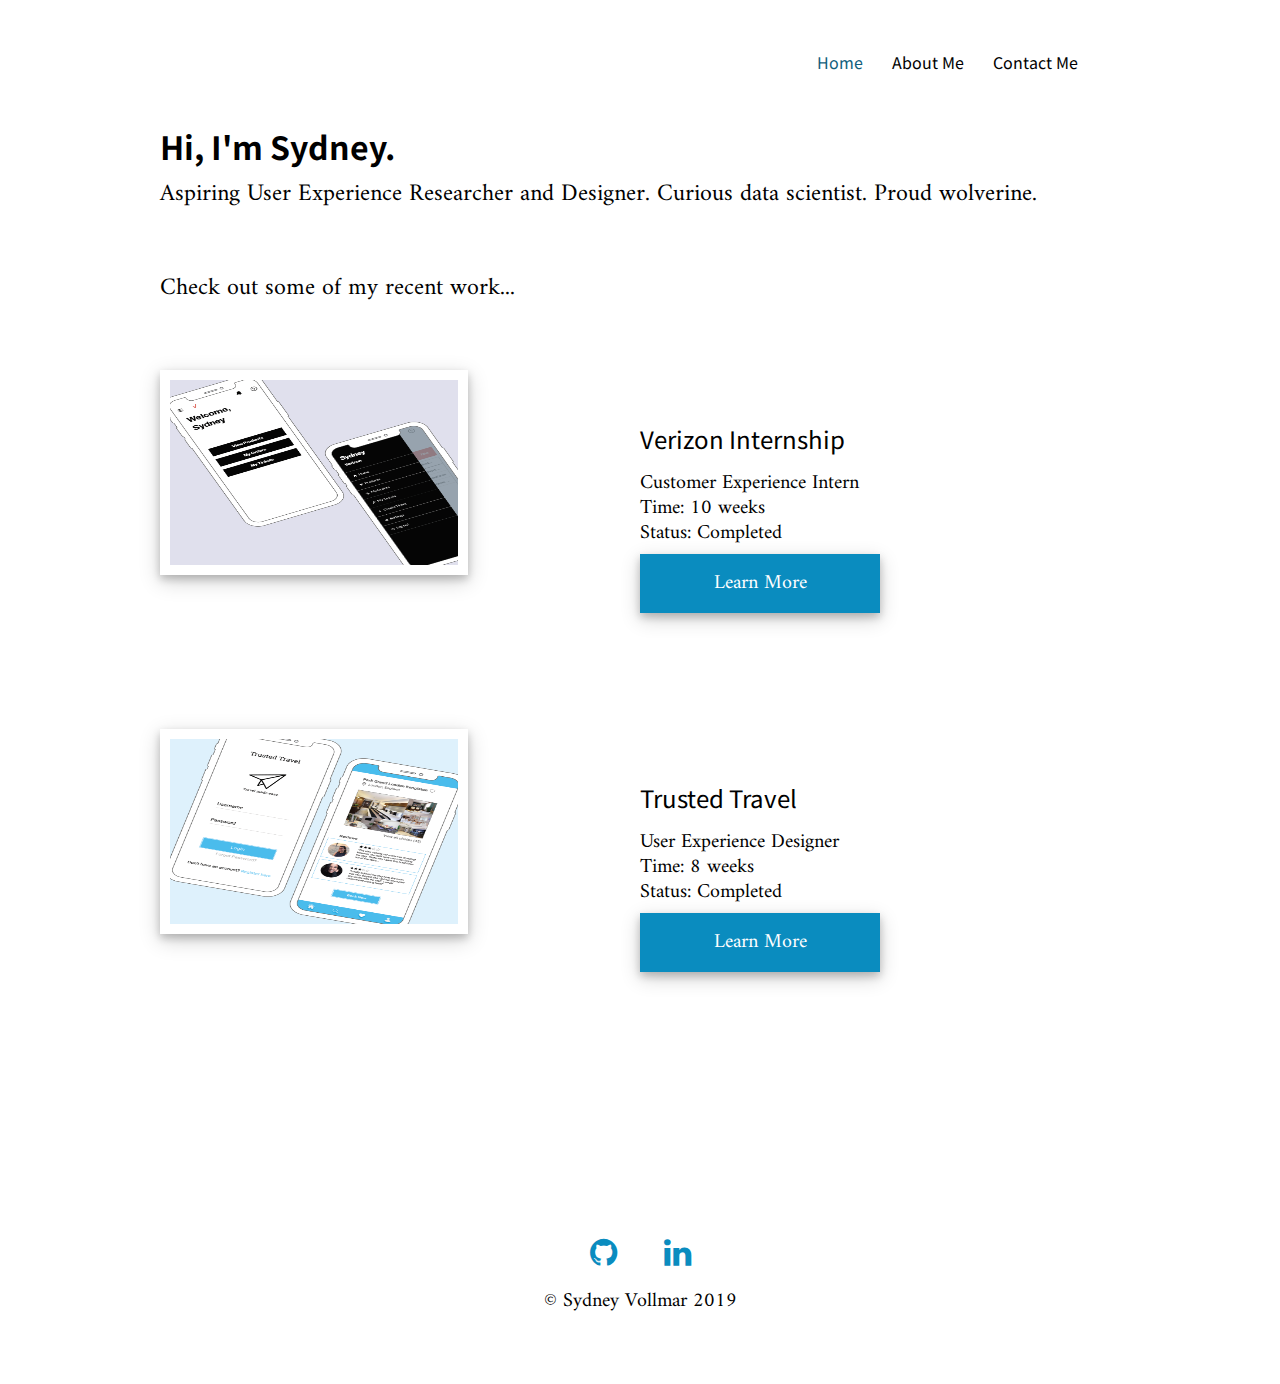
==== commit 1cdcb0af: "Add files via upload" ====
--- a/index.html
+++ b/index.html
@@ -71,8 +71,8 @@
 
       <footer>
         <!-- font awesome icons -->
-        <a href="https://github.com/sydneyvollmar"><i class="fa fa-github fa-2x"></i></a>
-        <a href="https://www.linkedin.com/in/sydney-vollmar/"><i class="fa fa-linkedin fa-2x"></i></a>
+        <a href="https://github.com/sydneyvollmar" alt="Link to Github"><i class="fa fa-github fa-2x"></i></a>
+        <a href="https://www.linkedin.com/in/sydney-vollmar/" alt="Link to LinkedIn"><i class="fa fa-linkedin fa-2x"></i></a>
         <p id="footer-name">&copy; Sydney Vollmar 2019</p>
       </footer>
     </div>
--- a/css/style.css
+++ b/css/style.css
@@ -1,5 +1,6 @@
 html {
     scroll-behavior: smooth;
+    height: 100%
 }
 
 body {
@@ -7,6 +8,7 @@
   font-size: 16px;
   margin: 0;
   padding: 0;
+  height: 100%;
 }
 
 h1 {
@@ -47,9 +49,8 @@
   font-family: 'Noto Sans KR', sans-serif;
   color: black;
   text-decoration: none;
-  display: block;
+  /* display: block; */
   line-height: 1.5;
-  /* font-size: 40px; */
 }
 
 nav a:hover {
@@ -57,29 +58,20 @@
 }
 
 nav a.current-page {
-  color: #0A8CBF;
+  color: #115F7D;
 }
 
 h2.proj-name {
   font-family: 'Noto Sans KR', sans-serif;
 }
 
-nav ul {
-  list-style-type: none;
-  justify-content: center;
-}
-
 .nav{
-  /* width: 100%; */
   grid-column: 2 / span 1;
   grid-row: 1 / span 1;
-  padding-top: 100px;
-  padding-left: none;
+  padding-top: 30px;
 }
 
 nav li {
-  display: block;
-  /* width: 100%; */
   text-align: center;
 }
 
@@ -345,6 +337,10 @@
   grid-row: 9 / span 1;
 }
 
+.hit-the-floor {
+  display: none;
+}
+
 /* FOR TABLET VIEW */
 /*
 
@@ -375,18 +371,17 @@
   }
 
   nav li {
-    display: block;
-    /* padding-right: 25px; */
+    display: inline;
+    padding-right: 25px;
   }
 
   .nav {
-    padding-top: 30px;
+    padding-top: 50px;
     padding-bottom: 20px;
     grid-column: 3 / span 2;
     grid-row: 1 / span 1;
     text-align: center;
-    display: block;
-    /* position: relative; */
+    display: inline;
   }
 
   footer {
@@ -566,227 +561,6 @@
   #proj-footer {
     grid-column: 2 / span 2;
     grid-row: 9 / span 1;
-  }
-
-}
-
-/* FOR DESKTOP VIEW */
-/*
-
-
-
-
-
-
-
-
-
-
-
- */
-
-@media screen and (min-width: 1200px) {
-
-
-  nav li {
-    display: inline;
-    /* padding-right: 25px; */
-  }
-
-  .nav {
-    padding-top: 30px;
-    padding-bottom: 20px;
-    grid-column: 3 / span 2;
-    grid-row: 1 / span 1;
-    text-align: center;
-    display: inline;
-    /* position: relative; */
-  }
-
-  footer {
-    grid-column: 1 / -1;
-    grid-row: 8 / span 1;
-    padding-top: 30px;
-    padding-bottom: 70px;
-    text-align: center;
-  }
-
-  #footer-name {
-    text-align: center;
-    grid-column: 2 / span 1;
-  }
-
-
-  .default-button {
-    display: inline-block;
-  }
-
-   /* making button at bottom of about me change color with hover */
-  input.default-button:hover {
-  color: #ffffff;
-  background: #066A91;
-  }
-
-   /* adding container for grid */
-  .container{
-    display: grid;
-
-    /* columns going across */
-    grid-template-columns: 1fr 3fr 3fr 1fr;
-
-    /* rows going down */
-    grid-template-rows: 80px auto auto auto auto auto auto;
-    grid-row-gap: 50px;
-    width: 100vw;
-  }
-
-  /* to get paragraphs to center */
-  .text-block{
-    align-self: center;
-  }
-
-  /* name and tagline */
-  #main {
-    grid-column: 2 / span 2;
-    grid-row: 2 / span 1;
-  }
-
-  /* project tagline */
-  #project-tagline {
-    grid-column: 2 / span 2;
-    grid-row: 3 / span 1;
-  }
-
-  /* internship project */
-  #internship {
-    grid-column: 3 / span 1;
-    grid-row: 4 / span 1;
-  }
-
-  #proj-img-VZ {
-    max-height: 60%;
-    width: 60%;
-    padding: 10px 10px;
-    box-shadow: 0 4px 8px 0 rgba(0, 0, 0, 0.2), 0 6px 20px 0 rgba(0, 0, 0, 0.19);
-
-
-    grid-column: 2 / span 1;
-    grid-row: 4 / span 1;
-  }
-
-  /* trusted travel project */
-  #trusted-travel {
-    grid-column: 3 / span 1;
-    grid-row: 5 / span 1;
-  }
-
-  #proj-img-TT {
-    max-height: 60%;
-    width: 60%;
-    padding: 10px 10px;
-    box-shadow: 0 4px 8px 0 rgba(0, 0, 0, 0.2), 0 6px 20px 0 rgba(0, 0, 0, 0.19);
-
-    grid-column: 2 / span 1;
-    grid-row: 5 / span 1;
-  }
-
-  /* starting about me grid styling */
-  #name {
-    grid-column: 2 / span 1;
-    grid-row: 2 / span 1;
-  }
-
-  #prof-pic {
-    max-height: auto;
-    width: 80%;
-    padding: 10px 10px;
-    box-shadow: 0 4px 8px 0 rgba(0, 0, 0, 0.2), 0 6px 20px 0 rgba(0, 0, 0, 0.19);
-
-    grid-column: 2 / span 1;
-    grid-row: 3 / span 1;
-  }
-
-  #about-block {
-    grid-column: 3 / span 1;
-    grid-row: 3 / span 1;
-  }
-
-  #contact-area {
-    grid-column: 3 / span 1;
-    grid-row: 4 / span 1;
-  }
-
-  /* start contact me page style */
-  #contact-title {
-    grid-column: 2 / span 1;
-    grid-row: 2 / span 1;
-  }
-
-  #contact-form {
-    grid-column: 2 / span 2;
-    grid-row: 4 / span 1;
-  }
-
-  input {
-    font-family: 'Amiri', serif;
-    width: 40%;
-    padding: 12px 20px;
-    margin: 8px 0;
-    box-sizing: border-box;
-    border: 0.5px solid #0A8CBF;
-  }
-
-  /* start internship page style */
-  #internship-title {
-    grid-column: 2 / span 2;
-    grid-row: 2 / span 1;
-    text-align: center;
-  }
-
-  #intern-descr {
-    text-align: center;
-  }
-
-  .descr {
-    grid-column: 3 / span 1;
-    grid-row: 3 / span 1;
-  }
-
-  #proj-page-img {
-    max-height: 80%;
-    width: 80%;
-    padding: 10px 10px;
-    box-shadow: 0 4px 8px 0 rgba(0, 0, 0, 0.2), 0 6px 20px 0 rgba(0, 0, 0, 0.19);
-
-    grid-column: 2 / span 1;
-    grid-row: 3 / span 1;
-  }
-
-  .intern-takeaways {
-    grid-column: 2 / span 2;
-    grid-row: 4 / span 1;
-  }
-
-  #more-coming {
-    grid-column: 2 / span 2;
-    grid-row: 5 / span 1;
-    text-align: center;
-  }
-
-  #more-coming-proj {
-    grid-column: 2 / span 2;
-    grid-row: 6 / span 1;
-    text-align: center;
-  }
-
-  #next-proj {
-    grid-column: 3 / span 2;
-    grid-row: 6 / span 1;
-  }
-
-  #prev-proj {
-    grid-column: 2 / span 2;
-    grid-row: 7 / span 1;
   }
 
   /* CSS generated animation */
@@ -812,6 +586,273 @@
    animation-name: fadeInLeft;
    }
 
+   #text-effect {
+     grid-column: 2 / span 2;
+     grid-row: 3 / span 1;
+   }
+
+   #effect-header {
+     font-size: 40px;
+     padding-bottom: 15px;
+   }
+
+  .hit-the-floor {
+    display: inline-block;
+    color: #0A8CBF;
+    font-size: 12em;
+    font-weight: bold;
+    font-family: Helvetica;
+    text-shadow:
+      0 1px 0 #ccc,
+      0 2px 0 #c9c9c9,
+      0 3px 0 #bbb,
+      0 4px 0 #b9b9b9,
+      0 5px 0 #aaa,
+      0 6px 1px rgba(0,0,0,.1),
+      0 0 5px rgba(0,0,0,.1),
+      0 1px 3px rgba(0,0,0,.3),
+      0 3px 5px rgba(0,0,0,.2),
+      0 5px 10px rgba(0,0,0,.25),
+      0 10px 10px rgba(0,0,0,.2),
+      0 20px 20px rgba(0,0,0,.15);
+}
+
+  .hit-the-floor {
+    text-align: center;
+  }
+
+}
+
+
+/* FOR DESKTOP VIEW */
+/*
+
+
+
+
+
+
+
+
+
+
+
+ */
+
+@media screen and (min-width: 1200px) {
+
+
+  nav li {
+    display: inline;
+    padding-right: 25px;
+  }
+
+  .nav {
+    padding-top: 50px;
+    padding-bottom: 20px;
+    grid-column: 3 / span 2;
+    grid-row: 1 / span 1;
+    text-align: center;
+    display: inline;
+    /* position: relative; */
+  }
+
+  footer {
+    grid-column: 1 / -1;
+    grid-row: 8 / span 1;
+    padding-top: 30px;
+    padding-bottom: 70px;
+    text-align: center;
+  }
+
+  #footer-name {
+    text-align: center;
+    grid-column: 2 / span 1;
+  }
+
+
+  .default-button {
+    display: inline-block;
+  }
+
+   /* making button at bottom of about me change color with hover */
+  input.default-button:hover {
+  color: #ffffff;
+  background: #066A91;
+  }
+
+   /* adding container for grid */
+  .container{
+    display: grid;
+
+    /* columns going across */
+    grid-template-columns: 1fr 3fr 3fr 1fr;
+
+    /* rows going down */
+    grid-template-rows: 80px auto auto auto auto auto auto;
+    grid-row-gap: 50px;
+    width: 100vw;
+  }
+
+  /* to get paragraphs to center */
+  .text-block{
+    align-self: center;
+  }
+
+  /* name and tagline */
+  #main {
+    grid-column: 2 / span 2;
+    grid-row: 2 / span 1;
+  }
+
+  /* project tagline */
+  #project-tagline {
+    grid-column: 2 / span 2;
+    grid-row: 3 / span 1;
+  }
+
+  /* internship project */
+  #internship {
+    grid-column: 3 / span 1;
+    grid-row: 4 / span 1;
+  }
+
+  #proj-img-VZ {
+    max-height: 60%;
+    width: 60%;
+    padding: 10px 10px;
+    box-shadow: 0 4px 8px 0 rgba(0, 0, 0, 0.2), 0 6px 20px 0 rgba(0, 0, 0, 0.19);
+
+
+    grid-column: 2 / span 1;
+    grid-row: 4 / span 1;
+  }
+
+  /* trusted travel project */
+  #trusted-travel {
+    grid-column: 3 / span 1;
+    grid-row: 5 / span 1;
+  }
+
+  #proj-img-TT {
+    max-height: 60%;
+    width: 60%;
+    padding: 10px 10px;
+    box-shadow: 0 4px 8px 0 rgba(0, 0, 0, 0.2), 0 6px 20px 0 rgba(0, 0, 0, 0.19);
+
+    grid-column: 2 / span 1;
+    grid-row: 5 / span 1;
+  }
+
+  /* starting about me grid styling */
+  #name {
+    grid-column: 2 / span 1;
+    grid-row: 2 / span 1;
+  }
+
+  #prof-pic {
+    max-height: auto;
+    width: 80%;
+    padding: 10px 10px;
+    box-shadow: 0 4px 8px 0 rgba(0, 0, 0, 0.2), 0 6px 20px 0 rgba(0, 0, 0, 0.19);
+
+    grid-column: 2 / span 1;
+    grid-row: 3 / span 1;
+  }
+
+  #about-block {
+    grid-column: 3 / span 1;
+    grid-row: 3 / span 1;
+  }
+
+  #text-effect {
+    grid-column: 3 / span 1;
+    grid-row: 4 / span 1;
+  }
+
+  #effect-header {
+    font-size: 55px;
+    padding-top: 150px;
+  }
+
+  #contact-area {
+    grid-column: 3 / span 1;
+    grid-row: 4 / span 1;
+  }
+
+  /* start contact me page style */
+  #contact-title {
+    grid-column: 2 / span 1;
+    grid-row: 2 / span 1;
+  }
+
+  #contact-form {
+    grid-column: 2 / span 2;
+    grid-row: 4 / span 1;
+  }
+
+  input {
+    font-family: 'Amiri', serif;
+    width: 40%;
+    padding: 12px 20px;
+    margin: 8px 0;
+    box-sizing: border-box;
+    border: 0.5px solid #0A8CBF;
+  }
+
+  /* start internship page style */
+  #internship-title {
+    grid-column: 2 / span 2;
+    grid-row: 2 / span 1;
+    text-align: center;
+  }
+
+  #intern-descr {
+    text-align: center;
+  }
+
+  .descr {
+    grid-column: 3 / span 1;
+    grid-row: 3 / span 1;
+  }
+
+  #proj-page-img {
+    max-height: 80%;
+    width: 80%;
+    padding: 10px 10px;
+    box-shadow: 0 4px 8px 0 rgba(0, 0, 0, 0.2), 0 6px 20px 0 rgba(0, 0, 0, 0.19);
+
+    grid-column: 2 / span 1;
+    grid-row: 3 / span 1;
+  }
+
+  .intern-takeaways {
+    grid-column: 2 / span 2;
+    grid-row: 4 / span 1;
+  }
+
+  #more-coming {
+    grid-column: 2 / span 2;
+    grid-row: 5 / span 1;
+    text-align: center;
+  }
+
+  #more-coming-proj {
+    grid-column: 2 / span 2;
+    grid-row: 6 / span 1;
+    text-align: center;
+  }
+
+  #next-proj {
+    grid-column: 3 / span 2;
+    grid-row: 6 / span 1;
+  }
+
+  #prev-proj {
+    grid-column: 2 / span 2;
+    grid-row: 7 / span 1;
+  }
+
   /* image gallery style */
   div #main-img-gallery {
     grid-column: 2 / span 2;
@@ -855,25 +896,6 @@
   }
 }
 
-/* max width for mobile view */
-/* @media screen and (min-width: 320px) and (max-width: 632px){
-  .nav{
-    width: 100%;
-  }
-
-  nav li {
-    float: none;
-    width: 100%
-  } */
-  /* nav select {
-    display: inline-block;
-  } */
-/* } */
-
-/* max width for iPad */
-/* @media (max-width: 1120px) {
-
-} */
 
 
 @media screen and (prefers-reduced-motion: reduce){
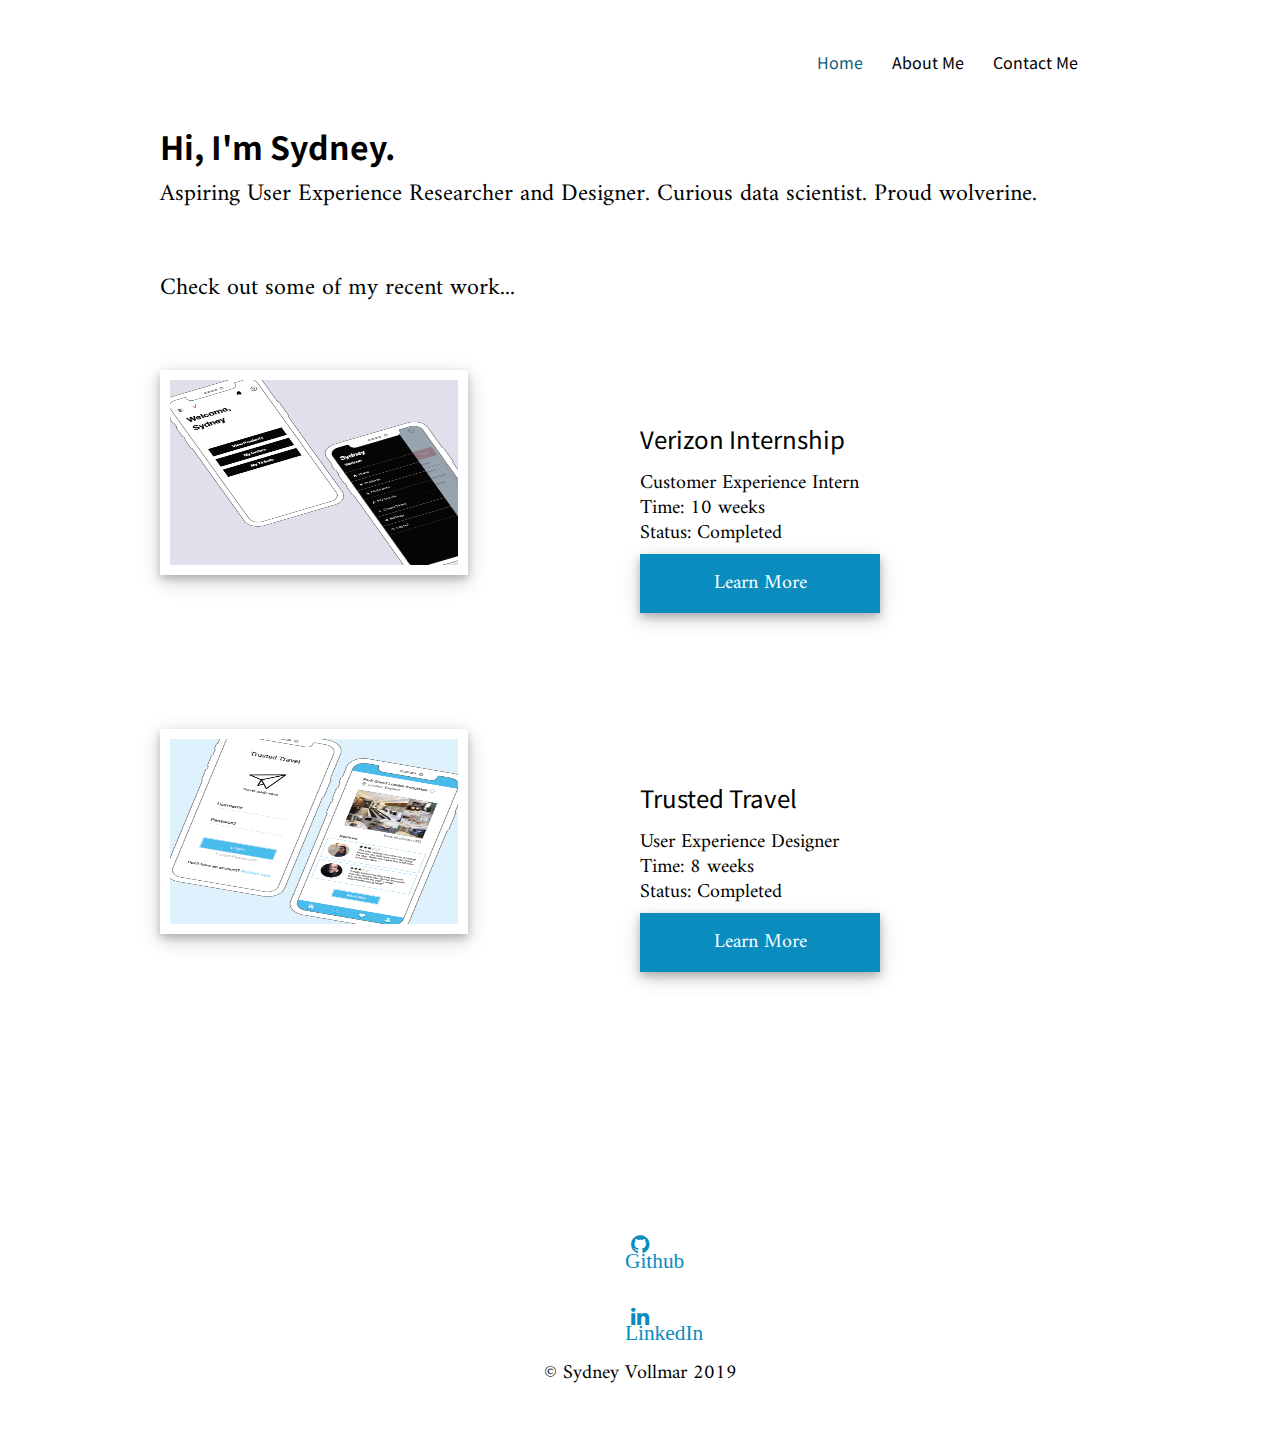
==== commit b7b92e06: "Add files via upload" ====
--- a/index.html
+++ b/index.html
@@ -71,8 +71,9 @@
 
       <footer>
         <!-- font awesome icons -->
-        <a href="https://github.com/sydneyvollmar" alt="Link to Github"><i class="fa fa-github fa-2x"></i></a>
-        <a href="https://www.linkedin.com/in/sydney-vollmar/" alt="Link to LinkedIn"><i class="fa fa-linkedin fa-2x"></i></a>
+        <a href="https://github.com/sydneyvollmar"><i class="fa fa-github fa-lg icons"> Github</i></a>
+        <br>
+        <a href="https://www.linkedin.com/in/sydney-vollmar/"><i class="fa fa-linkedin fa-lg icons"> LinkedIn</i></a>
         <p id="footer-name">&copy; Sydney Vollmar 2019</p>
       </footer>
     </div>
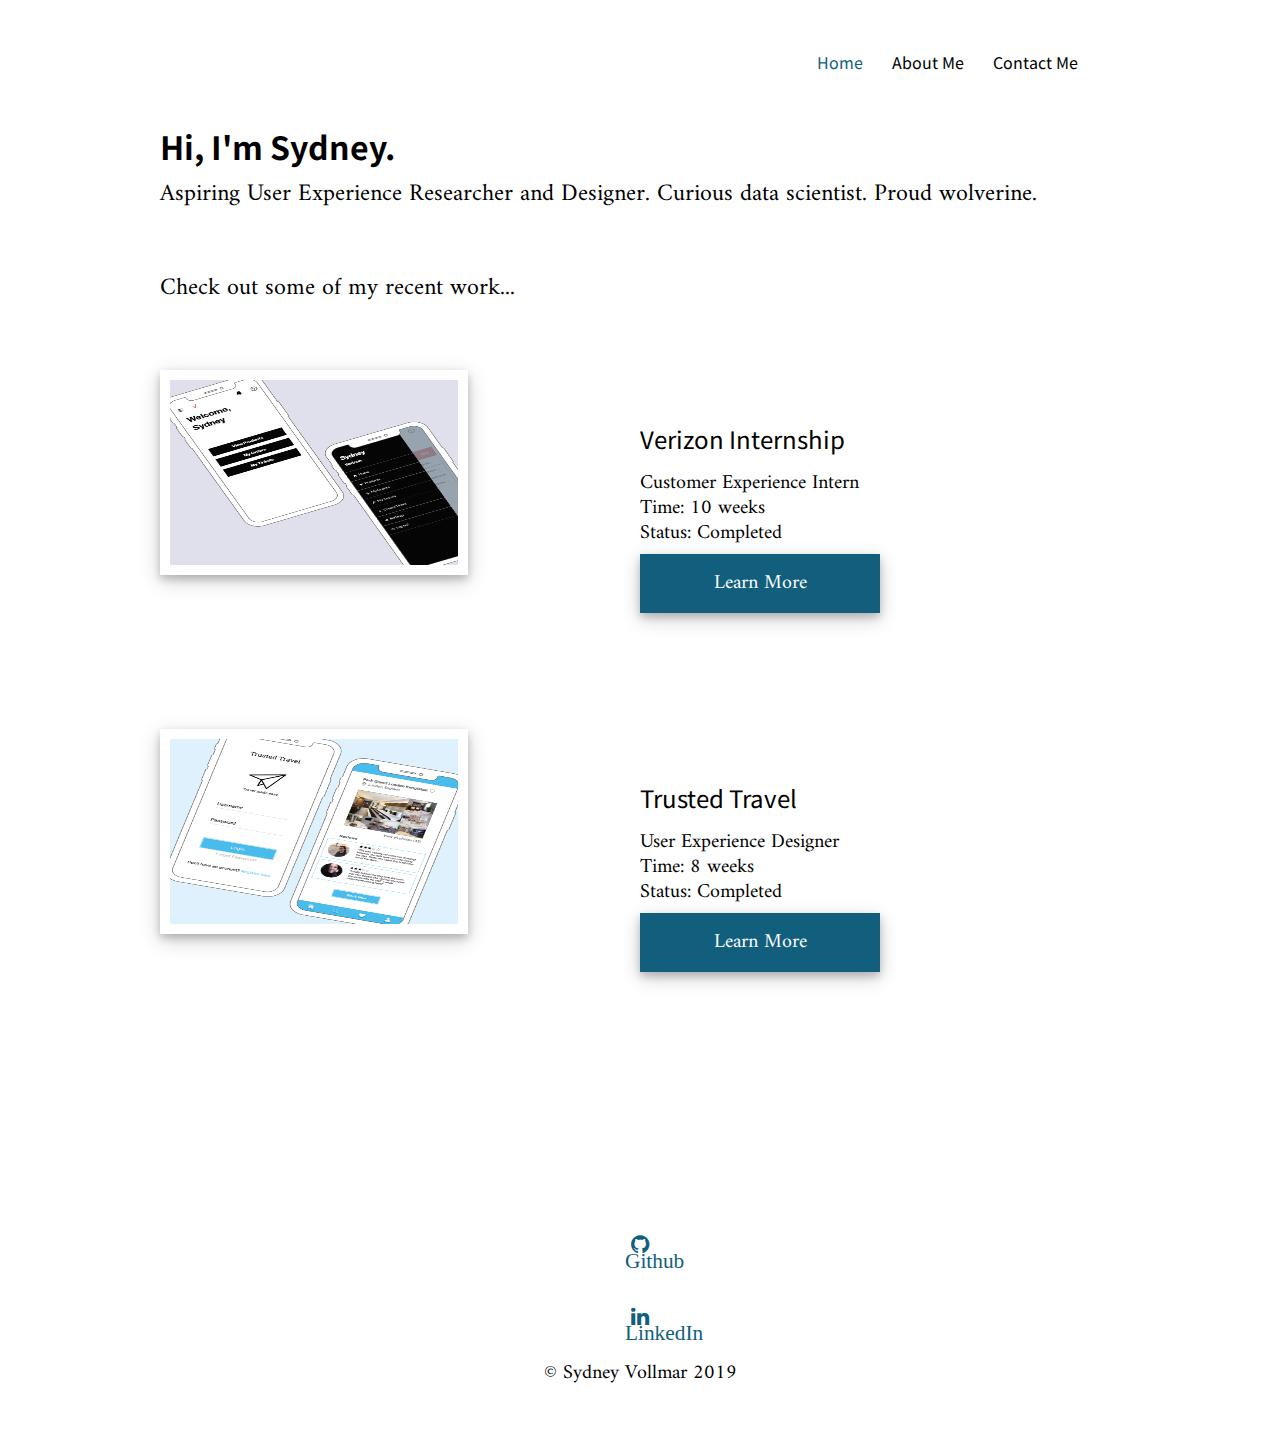
==== commit 71fb1b34: "Add files via upload" ====
--- a/index.html
+++ b/index.html
@@ -24,7 +24,7 @@
     <title>Sydney Vollmar</title>
   </head>
   <body>
-    <div class="skip"><a href="#main">Skip to Main Content</a></div>
+    <div role="main" class="skip"><a href="#main">Skip to Main Content</a></div>
     <div class="container">
       <div class="nav">
         <nav>
--- a/css/style.css
+++ b/css/style.css
@@ -102,11 +102,11 @@
   width: 30px;
   text-align: center;
   text-decoration: none;
-  color: #0A8CBF;
+  color: #115F7D;
 }
 
 .default-button {
-  background-color: #0A8CBF;
+  background-color: #115F7D;
   border: none;
   color: #FFFFFF;
   text-align: center;
@@ -679,6 +679,7 @@
   input.default-button:hover {
   color: #ffffff;
   background: #066A91;
+
   }
 
    /* adding container for grid */
